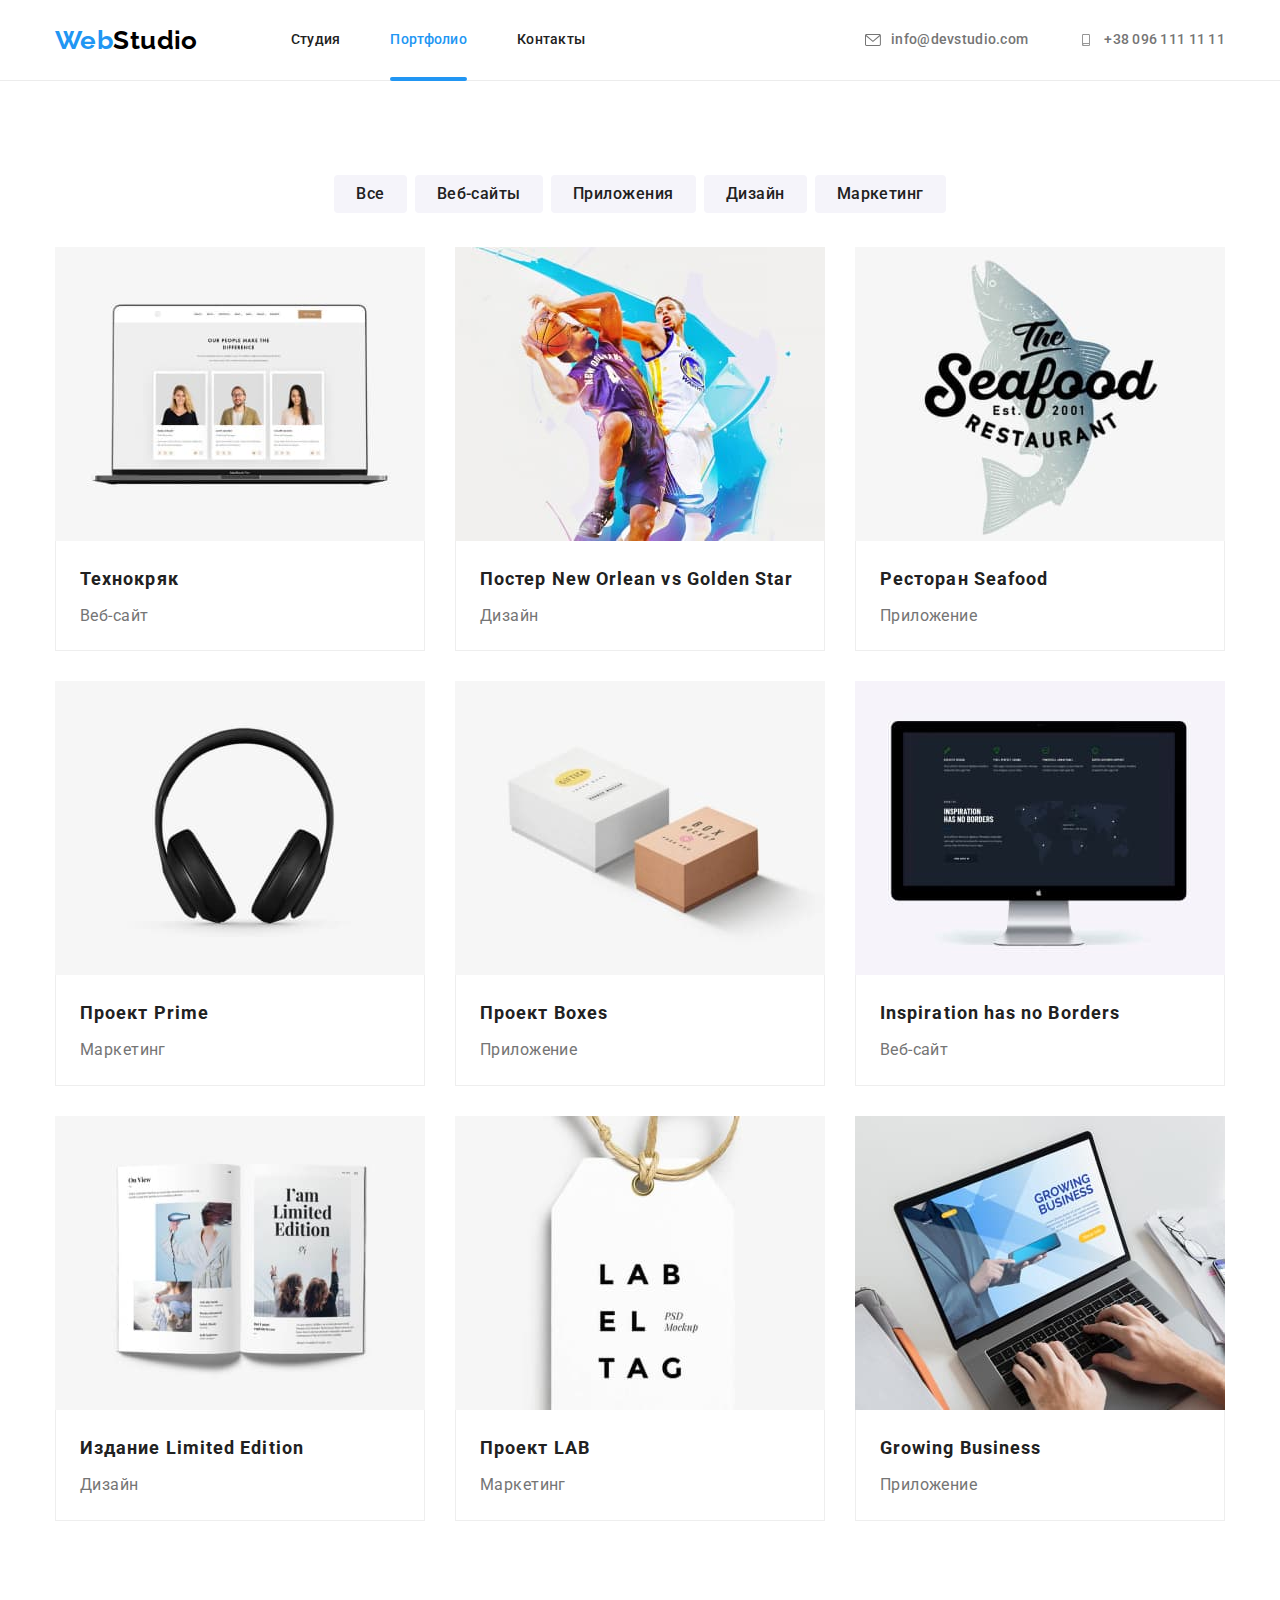
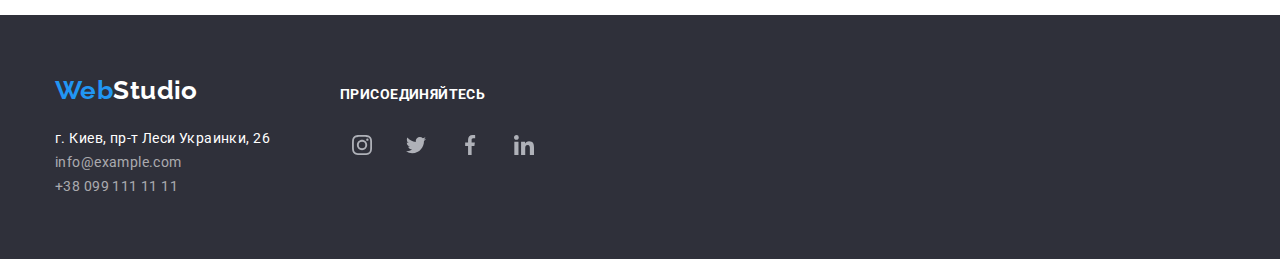
==== portfolio.html @ 4337464b "правки футера" ====
<!DOCTYPE html>
<html lang="ru">
  <head>
    <meta charset="UTF-8" />
    <meta http-equiv="X-UA-Compatible" content="IE=edge" />
    <meta name="viewport" content="width=device-width, initial-scale=1.0" />
    <title>Портфолио</title>
    <link
      href="https://fonts.googleapis.com/css2?family=Raleway:wght@700&family=Roboto:wght@400;500;700;900&display=swap"
      rel="stylesheet"
    />
    <link rel="stylesheet" href="./css/modern-normalize.css" />
    <link rel="stylesheet" href="./css/styles.css" />
  </head>
  <body>
    <!-- Шапка сайта -->
    <header class="header">
      <div class="container flex">
        <!-- Меню навигации -->
        <nav class="header-nav">
          <a href="./index.html" class="header-logo logo link"
            ><span class="logo-accent">Web</span><span class="logo-text">Studio</span></a
          >
          <ul class="header-list list">
            <li class="header-item">
              <a href="./index.html" class="header-link link">Студия</a>
            </li>
            <li class="header-item">
              <a
                href="./portfolio.html"
                class="header-link header-link--current link"
                aria-current="page"
                >Портфолио</a
              >
            </li>
            <li class="header-item">
              <a href="" class="header-link link">Контакты</a>
            </li>
          </ul>
        </nav>
        <!-- Контакты -->
        <ul class="header-list header-list--contacts list">
          <li class="header-item">
            <a href="mailto:info@devstudio.com" class="header-link header-link--contacts link">
              <svg class="header-icon" width="16px" height="12px">
                <use href="./images/sprite.svg#icon-envelope"></use>
              </svg>
              info@devstudio.com</a
            >
          </li>
          <li class="header-item">
            <a href="tel:+380961111111" class="header-link header-link--contacts link">
              <svg class="header-icon" width="16px" height="12px">
                <use href="./images/sprite.svg#icon-smartphone"></use>
              </svg>
              +38 096 111 11 11</a
            >
          </li>
        </ul>
      </div>
    </header>
    <!-- Портфолио -->
    <main>
      <section class="section">
        <div class="container">
          <h1 class="concealer">Портфолио</h1>
          <!-- Фильтр -->
          <ul class="filter list">
            <li class="filter-item">
              <button class="filter-button button" type="button">Все</button>
            </li>
            <li class="filter-item">
              <button class="filter-button button" type="button">Веб-сайты</button>
            </li>
            <li class="filter-item">
              <button class="filter-button button" type="button">Приложения</button>
            </li>
            <li class="filter-item">
              <button class="filter-button button" type="button">Дизайн</button>
            </li>
            <li class="filter-item">
              <button class="filter-button button" type="button">Маркетинг</button>
            </li>
          </ul>
          <!--Собственно портфолио -->
          <ul class="portfolio list">
            <li class="portfolio-item">
              <a href="" class="portfolio-link link">
                <div class="thumb">
                  <img class="image" src="./images/portfolio/project1.jpg" alt="Технокряк" />
                  <p class="portfolio-description">
                    Технокряк это современная площадка распространения коронавируса. Компании
                    используют эту платформу для цифрового шпионажа и атак на защищённые сервера
                    конкурентов.
                  </p>
                </div>
                <div class="portfolio-bottom">
                  <h2 class="portfolio-subtitle">Технокряк</h2>
                  <p class="portfolio-text">Веб-сайт</p>
                </div>
              </a>
            </li>
            <li class="portfolio-item">
              <a href="" class="portfolio-link link">
                <div class="thumb">
                  <img
                    class="image"
                    src="./images/portfolio/project2.jpg"
                    alt="Постер New Orlean vs Golden Star"
                  />
                  <p class="portfolio-description">
                    Lorem ipsum dolor sit amet consectetur adipisicing elit. Temporibus veritatis ex
                    qui incidunt repellendus voluptatum nobis nostrum nihil quae libero?
                  </p>
                </div>
                <div class="portfolio-bottom">
                  <h2 class="portfolio-subtitle">Постер New Orlean vs Golden Star</h2>
                  <p class="portfolio-text">Дизайн</p>
                </div>
              </a>
            </li>
            <li class="portfolio-item">
              <a href="" class="portfolio-link link">
                <div class="thumb">
                  <img class="image" src="./images/portfolio/project3.jpg" alt="Ресторан Seafood" />
                  <p class="portfolio-description">
                    Lorem ipsum, dolor sit amet consectetur adipisicing elit. Molestiae, ducimus?
                    Id, voluptatibus eos doloremque sit sapiente dignissimos repudiandae non soluta!
                  </p>
                </div>
                <div class="portfolio-bottom">
                  <h2 class="portfolio-subtitle">Ресторан Seafood</h2>
                  <p class="portfolio-text">Приложение</p>
                </div>
              </a>
            </li>
            <li class="portfolio-item">
              <a href="" class="portfolio-link link">
                <div class="thumb">
                  <img class="image" src="./images/portfolio/project4.jpg" alt="Проект Prime" />
                  <p class="portfolio-description">
                    Lorem, ipsum dolor sit amet consectetur adipisicing elit. Earum architecto velit
                    eligendi veritatis ducimus neque voluptatem animi dolores dignissimos provident.
                  </p>
                </div>
                <div class="portfolio-bottom">
                  <h2 class="portfolio-subtitle">Проект Prime</h2>
                  <p class="portfolio-text">Маркетинг</p>
                </div>
              </a>
            </li>
            <li class="portfolio-item">
              <a href="" class="portfolio-link link">
                <div class="thumb">
                  <img class="image" src="./images/portfolio/project5.jpg" alt="Проект Boxes" />
                  <p class="portfolio-description">
                    Lorem ipsum dolor sit amet consectetur adipisicing elit. Modi non cupiditate
                    explicabo nihil expedita distinctio quis, dolorem excepturi corrupti facilis?
                  </p>
                </div>
                <div class="portfolio-bottom">
                  <h2 class="portfolio-subtitle">Проект Boxes</h2>
                  <p class="portfolio-text">Приложение</p>
                </div>
              </a>
            </li>
            <li class="portfolio-item">
              <a href="" class="portfolio-link link">
                <div class="thumb">
                  <img
                    class="image"
                    src="./images/portfolio/project6.jpg"
                    alt="Inspiration has no Borders"
                  />
                  <p class="portfolio-description">
                    Lorem ipsum dolor sit amet consectetur, adipisicing elit. Facere iusto minima
                    adipisci magni voluptatum qui dolore odit eaque nihil. Reprehenderit.
                  </p>
                </div>
                <div class="portfolio-bottom">
                  <h2 class="portfolio-subtitle">Inspiration has no Borders</h2>
                  <p class="portfolio-text">Веб-сайт</p>
                </div>
              </a>
            </li>
            <li class="portfolio-item">
              <a href="" class="portfolio-link link">
                <div class="thumb">
                  <img
                    class="image"
                    src="./images/portfolio/project7.jpg"
                    alt="Издание Limited Edition"
                  />
                  <p class="portfolio-description">
                    Lorem ipsum dolor sit amet consectetur adipisicing elit. Obcaecati vero id modi
                    temporibus. Voluptate, quam in culpa consequatur aspernatur dolorum.
                  </p>
                </div>
                <div class="portfolio-bottom">
                  <h2 class="portfolio-subtitle">Издание Limited Edition</h2>
                  <p class="portfolio-text">Дизайн</p>
                </div>
              </a>
            </li>
            <li class="portfolio-item">
              <a href="" class="portfolio-link link">
                <div class="thumb">
                  <img class="image" src="./images/portfolio/project8.jpg" alt="Проект LAB" />
                  <p class="portfolio-description">
                    Lorem ipsum dolor sit amet consectetur adipisicing elit. Culpa enim repudiandae
                    quidem quas sequi molestias architecto quo porro nostrum tempore.
                  </p>
                </div>
                <div class="portfolio-bottom">
                  <h2 class="portfolio-subtitle">Проект LAB</h2>
                  <p class="portfolio-text">Маркетинг</p>
                </div>
              </a>
            </li>
            <li class="portfolio-item">
              <a href="" class="portfolio-link link">
                <div class="thumb">
                  <img class="image" src="./images/portfolio/project9.jpg" alt="Growing Business" />
                  <p class="portfolio-description">
                    Lorem ipsum dolor sit amet consectetur adipisicing elit. Impedit eius provident
                    consequuntur perferendis quod earum expedita ab vero quae praesentium.
                  </p>
                </div>
                <div class="portfolio-bottom">
                  <h2 class="portfolio-subtitle">Growing Business</h2>
                  <p class="portfolio-text">Приложение</p>
                </div>
              </a>
            </li>
          </ul>
        </div>
      </section>
    </main>
    <!-- Футер -->
    <footer class="footer">
      <div class="container flex">
        <!-- Блок адреса -->
        <div class="footer-address">
          <a href="./index.html" class="link logo"
            ><span class="logo-accent">Web</span><span class="footer-text">Studio</span></a
          >
          <address class="address">
            <p class="footer-text">г. Киев, пр-т Леси Украинки, 26</p>
            <a href="mailto:info@example.com" class="footer-link link">info@example.com</a>
            <br />
            <a href="tel:+380991111111" class="footer-link link">+38 099 111 11 11</a>
          </address>
        </div>
        <!-- Присоединяйтесь -->
        <section class="join">
          <h2 class="join-title">Присоединяйтесь</h2>
          <ul class="social list flex">
            <li class="join-social-item social-item" aria-label="Инстаграм">
              <a href="" class="social-link link">
                <svg class="social-icon">
                  <use href="./images/sprite.svg#icon-instagram"></use>
                </svg>
              </a>
            </li>
            <li class="join-social-item social-item" aria-label="Твиттер">
              <a href="" class="social-link link">
                <svg class="social-icon">
                  <use href="./images/sprite.svg#icon-twitter"></use>
                </svg>
              </a>
            </li>
            <li class="join-social-item social-item" aria-label="Фейсбук">
              <a href="" class="social-link link">
                <svg class="social-icon">
                  <use href="./images/sprite.svg#icon-facebook"></use>
                </svg>
              </a>
            </li>
            <li class="join-social-item social-item" aria-label="Линкедин">
              <a href="" class="social-link link">
                <svg class="social-icon">
                  <use href="./images/sprite.svg#icon-linkedin"></use>
                </svg>
              </a>
            </li>
          </ul>
        </section>
      </div>
    </footer>
  </body>
</html>
---- css/styles.css ----
:root {
  /* основной цвет текста #757575 */
  --main-text-color: #757575;
  /* вторичный цвет текста #212121 */
  --secondary-text-color: #212121;
  /* акцент #2196F3 */
  --accent-color: #2196f3;
  /* цвет лого */
  --logo-text-color: #000000;
  /* основной цвет заливки #E5E5E5 */
  /* --main-background-color: #e5e5e5; */
  /* вторичный цвет заливки #FFFFFF */
  --secondary-background-color: #ffffff;
  /* цвет текста героя */
  --hero-text-color: #ffffff;
  /* заливка героя ##c4c4c4 */
  --hero-background-color: #c4c4c4;
  /* заливка кнопки героя при фокусе #188CE8 */
  --hero-button-hover-color: #188ce8;
  /* заливка секции команды */
  --team-background-color: #f5f4fa;
  /* цвет иконок #AFB1B8*/
  --icon-color: #afb1b8;
  /* заливка футера #2F303A*/
  --footer-backgorund-color: #2f303a;
  /* цвет ссылок в футере */
  --footer-link-color: rgba(255, 255, 255, 0.6);
  /* функция распределения времени для анимаций */
  --animation-cubic: cubic-bezier(0.4, 0, 0.2, 1);
}

/* стилизация всей страницы */

/* roboto 400,500,700,900 */
/* raleway 700 */
body {
  /* background-color: var(--main-background-color); */
  color: var(--main-text-color);
  /* системные шрифты font-family: -apple-system, BlinkMacSystemFont, avenir next, avenir, segoe ui, helvetica neue, helvetica, Ubuntu, roboto, noto, arial, sans-serif; */
  font-family: roboto, -apple-system, BlinkMacSystemFont, avenir next, avenir, segoe ui,
    helvetica neue, helvetica, Ubuntu, noto, arial, sans-serif;
  font-size: 14px;
  line-height: 1.71;
  letter-spacing: 0.03em;
}
/* Утилиты */
/* убирает точки и левый отступ у списков*/
.list {
  list-style: none;
  padding: 0;
}
/* убирает подчеркивание ссылок */
.link {
  text-decoration: none;
}
/* скрывает визуально контент */
.concealer {
  position: absolute;
  width: 1px;
  height: 1px;
  margin: -1px;
  border: 0;
  padding: 0;
  clip: rect(0 0 0 0);
  overflow: hidden;
}
/* обнуление внешних отступов */
h1,
h2,
h3,
ul,
p {
  margin-top: 0;
  margin-bottom: 0;
}
/* закругленные края кнопок */
.button {
  border: 1px solid transparent;
  border-radius: 4px;
}
/* контейнер для центрирования и ограничения контента по ширине */
.container {
  width: 1200px;
  margin-left: auto;
  margin-right: auto;
  padding-left: 15px;
  padding-right: 15px;
  /* outline: 3px solid red; */
}
/* контейнер секций */
.section {
  max-width: 1600px;
  margin-left: auto;
  margin-right: auto;
  padding-top: 94px;
  padding-bottom: 94px;
}
/* класс для стилизации изображений */
.image {
  display: block;
  width: 100%;
  height: auto;
}
/* задание свойства флекс */
.flex {
  display: flex;
}
/* конец Утилит */

/* стили шапки */
.header {
  max-width: 1600px;
  margin-left: auto;
  margin-right: auto;
  background-color: var(--secondary-background-color);
  border-bottom: 1px solid #ececec;
}
.header-nav {
  display: flex;
  align-items: center;
  margin-right: auto;
}
/* логотип */
.logo {
  font-family: raleway, sans-serif;
  font-weight: 700;
  font-size: 26px;
  line-height: 1.19;
}
.logo-accent {
  color: var(--accent-color);
}
.logo-text {
  color: var(--logo-text-color);
}
.header-logo {
  margin-right: 93px;
}
/* выделение текущей страницы в навигации */
.header-link.header-link--current {
  position: relative;
  color: var(--accent-color);
}
.header-link--current::after {
  content: '';
  position: absolute;
  left: 0;
  bottom: -1px;
  width: 100%;
  height: 4px;
  background-color: var(--accent-color);
  border-radius: 2px;
}
.header-list {
  display: flex;
  font-weight: 500;
  line-height: 1.14;
  letter-spacing: 0.02em;
  align-items: center;
}
.header-item:not(:last-child) {
  margin-right: 50px;
}
.header-link {
  display: block;
  padding-top: 32px;
  padding-bottom: 32px;
  color: var(--secondary-text-color);
  transition: color 250ms var(--animation-cubic);
}
.header-link:hover,
.header-link:focus {
  color: var(--accent-color);
}
/* иконки в контактах */
.header-link--contacts {
  display: inline-flex;
  align-items: center;
  color: var(--main-text-color);
}
.header-icon {
  fill: currentColor;
  margin-right: 10px;
}

/* стили героя */
.hero {
  padding-top: 200px;
  padding-bottom: 200px;
  max-width: 1600px;
  min-height: 600px;
  margin-left: auto;
  margin-right: auto;
  background-color: var(--hero-background-color);
  background-image: linear-gradient(to right, rgba(47, 48, 58, 0.4), rgba(47, 48, 58, 0.4)),
    url('../images/hero-bg.jpg');
  background-repeat: no-repeat;
  background-position: center;
  background-size: cover;
  color: var(--hero-text-color);
  text-align: center;
}
.hero-title {
  margin-bottom: 30px;
  margin-left: auto;
  margin-right: auto;
  font-weight: 900;
  font-size: 44px;
  line-height: 1.36;
  letter-spacing: 0.06em;
  text-transform: uppercase;
}
.hero-button {
  /* у самой кнопки с классом .button граница 1 px */
  padding-left: 31px;
  padding-right: 31px;
  padding-top: 9px;
  padding-bottom: 9px;
  font-family: inherit;
  font-weight: 700;
  font-size: 16px;
  line-height: 1.87;
  letter-spacing: 0.06em;
  cursor: pointer;
  color: var(--hero-text-color);
  background-color: var(--accent-color);
  filter: drop-shadow(0px 4px 4px rgba(0, 0, 0, 0.25));
  transition: color 250ms var(--animation-cubic);
}
.hero-button:hover,
.hero-button:focus {
  background-color: var(--hero-button-hover-color);
}

/* Модальное окно */
.backdrop {
  position: fixed;
  top: 0;
  left: 0;
  width: 100vw;
  height: 100vh;
  z-index: 1;
  margin-left: auto;
  margin-right: auto;
  background-color: rgba(0, 0, 0, 0.2);
}
/* прячет модальное окно */
.backdrop.is-hidden {
  pointer-events: none;
  opacity: 0;
}
.backdrop {
  opacity: 1;
  transition: opacity 250ms var(--animation-cubic);
}
.backdrop.is-hidden .modal {
  transform: translate(-50%, -50%) scale(1.5);
}
.modal {
  position: absolute;
  top: 50%;
  left: 50%;
  width: 528px;
  height: 581px;
  background-color: var(--hero-text-color);
  transform: translate(-50%, -50%) scale(1);
  transition: transform 250ms var(--animation-cubic);
}
.modal-button {
  position: absolute;
  left: calc(100% - 8px);
  top: 8px;
  transform: translate(-100%, 0);
  width: 30px;
  height: 30px;
  padding: 5px;
  background: var(--secondary-background-color);
  border-radius: 50%;
  border: 1px solid rgba(0, 0, 0, 0.1);
}
.modal-icon {
  color: var(--logo-text-color);
}
/* стили особенностей */
.feature {
  padding-bottom: 47px;
}
.feature-list {
  display: flex;
}
.feature-subtitle {
  margin-bottom: 10px;
  font-weight: 700;
  font-size: inherit;
  line-height: 1.14;
  text-transform: uppercase;
  color: var(--secondary-text-color);
}
.feature-item {
  width: calc((100% - 90px) / 4);
}
.feature-item:not(:last-child) {
  margin-right: 30px;
}
.feature-icon {
  padding-left: 100px;
  padding-right: 100px;
  padding-top: 25px;
  padding-bottom: 25px;
  margin-bottom: 30px;
  background: var(--team-background-color);
  border-radius: 4px;
}

/* заголовок секций */
.title {
  margin-bottom: 50px;
  margin-left: auto;
  margin-right: auto;
  font-weight: 700;
  font-size: 36px;
  line-height: 1.17;
  text-align: center;
  color: var(--secondary-text-color);
}

/* стили чем мы занимаемся*/
.what {
  padding-top: 47px;
}
.what-list {
  display: flex;
}
/* карточка  */
.what-item {
  width: calc((100% - 60px) / 3);
  height: 294px;
  perspective: 600px;
}
/* контейнер для содержимого карточки */
.what-card {
  position: relative;
  width: 100%;
  height: 100%;
  transform-style: preserve-3d;
  transition: transform 250ms var(--animation-cubic);
}
.what-image {
  width: 100%;
  height: 100%;
  position: absolute;
  backface-visibility: hidden;
}
/* задняя часть карточки */
.what-back {
  position: absolute;
  width: 100%;
  height: 100%;
  transform: rotateY(180deg);
}
/* этикетка на карточке */
.what-label {
  position: absolute;
  left: 0;
  top: 100%;
  width: 100%;
  transform: translate(0, -100%);
  padding-top: 27px;
  padding-bottom: 27px;
  font-weight: 700;
  line-height: 1.14;
  text-align: center;
  text-transform: uppercase;
  color: var(--hero-text-color);
  background-color: rgba(47, 48, 58, 0.8);
  opacity: 0;
  transition: opacity 250ms var(--animation-cubic) 250ms;
}
.what-item:hover .what-card {
  transform: rotateY(180deg);
}
.what-item:hover .what-label {
  opacity: 1;
}
/* оступы между карточками*/
.what-item:not(:last-child),
.team-item:not(:last-child) {
  margin-right: 30px;
}
/* стили команды */
.team {
  background-color: var(--team-background-color);
  font-size: 16px;
  line-height: 1.19;
  text-align: center;
}
.team-list {
  display: flex;
}
/* стили карточки команды */
.team-item {
  width: calc((100% - 90px) / 4);
  padding-bottom: 30px;
  border-bottom: 1px solid transparent;
  border-radius: 4px;
  background-color: var(--secondary-background-color);
  box-shadow: 0px 1px 3px rgba(0, 0, 0, 0.12), 0px 1px 1px rgba(0, 0, 0, 0.14),
    0px 2px 1px rgba(0, 0, 0, 0.2);
}
/* имя члена команды */
.team-subtitle {
  margin-top: 30px;
  margin-bottom: 10px;
  font-weight: 500;
  font-size: inherit;
  color: var(--secondary-text-color);
}
/* блок соцсетей */
.social {
  display: flex;
}
.team-social {
  margin-top: 16px;
  padding-left: 32px;
  padding-right: 32px;
}
.social-item {
  width: 44px;
  height: 44px;
  padding: 12px;
  border: none;
  border-radius: 50%;
  color: var(--icon-color);
  transition: color 250ms var(--animation-cubic), background-color 250ms var(--animation-cubic);
}
.social-item:not(:last-child) {
  margin-right: 10px;
}
.social-link {
  color: inherit;
}
.social-icon {
  width: 20px;
  height: 20px;
  fill: currentColor;
}
/* постоянные клиенты */
.clients-title {
  margin-bottom: 50px;
}
.clients-list {
  display: flex;
  margin-left: auto;
  margin-right: auto;
}
.clients-item {
  width: calc((100%-150px) / 6);
  padding: 15px 31px;
  border: 1px solid var(--icon-color);
  border-radius: 4px;
  cursor: pointer;
  color: var(--icon-color);
  transition: color 250ms var(--animation-cubic), border-color 250ms var(--animation-cubic);
}
.clients-item:not(:last-child) {
  margin-right: 30px;
}
.clients-link {
  color: inherit;
}
.clients-icon {
  width: 106px;
  height: 60px;
  fill: currentColor;
}
.clients-item:hover,
.clients-link:focus {
  color: var(--accent-color);
  border-color: var(--accent-color);
}
/* стили футера */
.footer {
  max-width: 1600px;
  margin-left: auto;
  margin-right: auto;
  padding: 60px 0;
  background-color: var(--footer-backgorund-color);
}
.footer-text {
  color: var(--hero-text-color);
  font-style: normal;
}
.address {
  margin-top: 20px;
}
.footer-link {
  margin-top: 9px;
  color: var(--footer-link-color);
  font-style: normal;
  transition: color 250ms var(--animation-cubic);
}
.footer-link:hover,
.footer-link:focus {
  color: var(--accent-color);
}
/* секция присоединяйтесь */
.join {
  margin-left: 70px;
  padding-top: 12px;
  color: var(--hero-text-color);
}
.join-title {
  margin-bottom: 20px;
  font-size: inherit;
  line-height: 1.14;
  text-transform: uppercase;
}
.join-item {
  color: var(--hero-text-color);
  background-color: rgba(255, 255, 255, 0.1);
}
/* стили портфолио */
/* фильтр */
/*стили кнопок*/
.filter-button {
  /* у самой кнопки с классом .button граница 1 px */
  padding-top: 5px;
  padding-bottom: 5px;
  padding-left: 21px;
  padding-right: 21px;
  font-family: inherit;
  font-weight: 500;
  font-size: 16px;
  line-height: 1.6;
  letter-spacing: 0.03em;
  cursor: pointer;
  color: var(--secondary-text-color);
  background-color: var(--team-background-color);
  transition: color 250ms var(--animation-cubic), background-color 250ms var(--animation-cubic),
    box-shadow 250ms var(--animation-cubic);
}
/* эффекты кнопок при hover focus */
.filter-button:hover,
.filter-button:focus {
  color: var(--hero-text-color);
  background-color: var(--accent-color);
  box-shadow: 0px 3px 1px rgba(0, 0, 0, 0.1), 0px 1px 2px rgba(0, 0, 0, 0.08),
    0px 2px 2px rgba(0, 0, 0, 0.12);
}
/* отступы и позиционирование фильтра */
.filter {
  margin-bottom: 34px;
  margin-left: auto;
  margin-right: auto;
  display: flex;
  justify-content: center;
}
/* отступы между кнопками фильтра  */
.filter-item:not(:last-child) {
  margin-right: 8px;
}
/* собственно портфолио */

/* стили блоков портфолио */
.portfolio {
  display: flex;
  flex-wrap: wrap;
}
/* ширина карточки */
.portfolio-item {
  width: calc((100% - 60px) / 3);
  background-color: var(--secondary-background-color);
  transition: box-shadow 250ms var(--animation-cubic);
}
/* оступы между карточками */
.portfolio-item:not(:nth-child(3n)) {
  margin-right: 30px;
}
.portfolio-item:not(:nth-last-child(-n + 3)) {
  margin-bottom: 30px;
}

.thumb {
  position: relative;
  overflow: hidden;
}
.portfolio-description {
  position: absolute;
  left: 0;
  top: 200%;
  transform: translate(0, -100%);
  width: 100%;
  height: 100%;
  padding: 63px 24px;
  color: var(--hero-text-color);
  background: rgba(33, 150, 243, 0.9);
  font-size: 18px;
  line-height: 1.56;
  transition: transform 250ms var(--animation-cubic);
}
.portfolio-item:hover {
  box-shadow: 0px 1px 1px rgba(0, 0, 0, 0.12), 0px 4px 4px rgba(0, 0, 0, 0.06),
    1px 4px 6px rgba(0, 0, 0, 0.16);
}
.portfolio-item:hover .portfolio-description,
.portfolio-link:focus .portfolio-description {
  transform: translate(0, -100%) translateY(-100%);
}
/* название продукта */
.portfolio-subtitle {
  margin-bottom: 4px;
  font-weight: 700;
  font-size: 18px;
  line-height: 2;
  letter-spacing: 0.06em;
  color: var(--secondary-text-color);
}
/* тип продукта */
.portfolio-text {
  color: var(--main-text-color);
  font-size: 16px;
  line-height: 1.87;
}
/* нижняя часть карточки */
.portfolio-bottom {
  padding-top: 20px;
  padding-bottom: 20px;
  padding-right: 24px;
  padding-left: 24px;
  border-left: 1px solid #eeeeee;
  border-right: 1px solid #eeeeee;
  border-bottom: 1px solid #eeeeee;
}
.social-item:hover,
.social-link:focus {
  background-color: var(--accent-color);
  color: var(--hero-text-color);
}
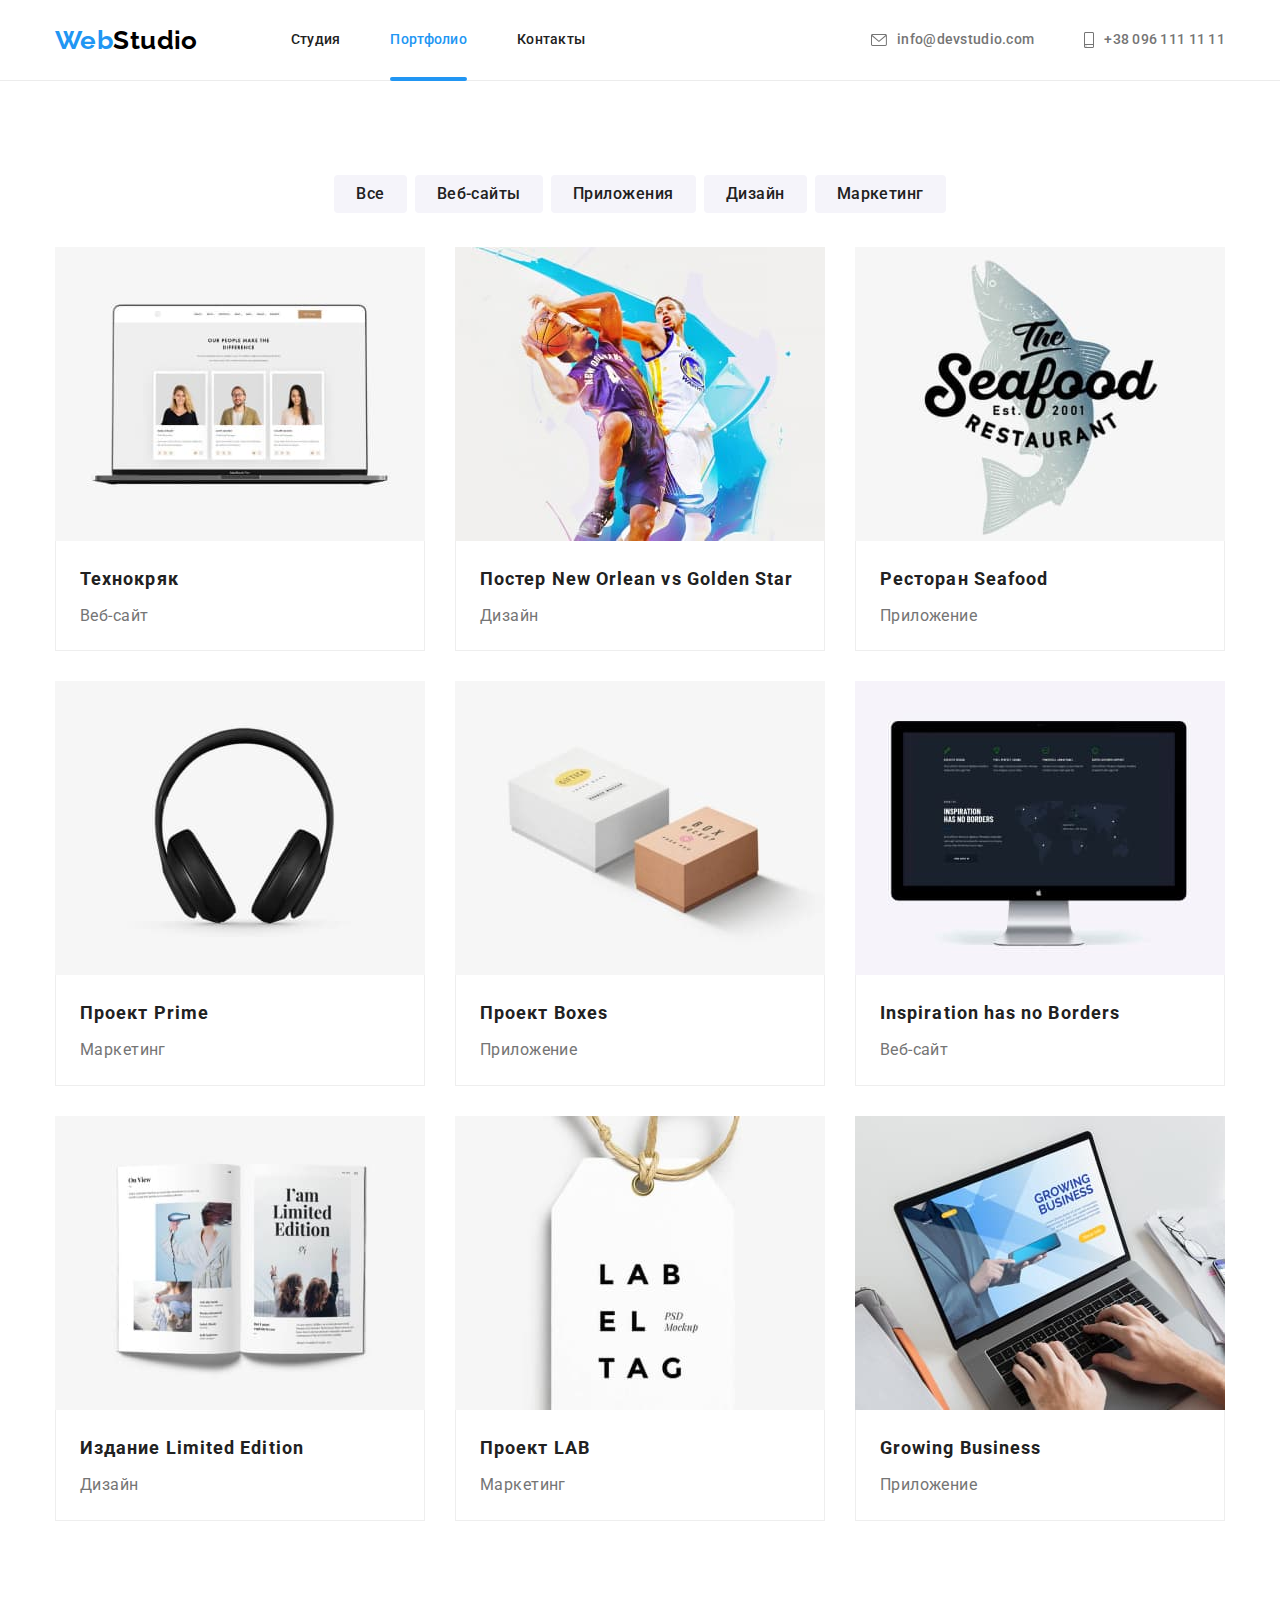
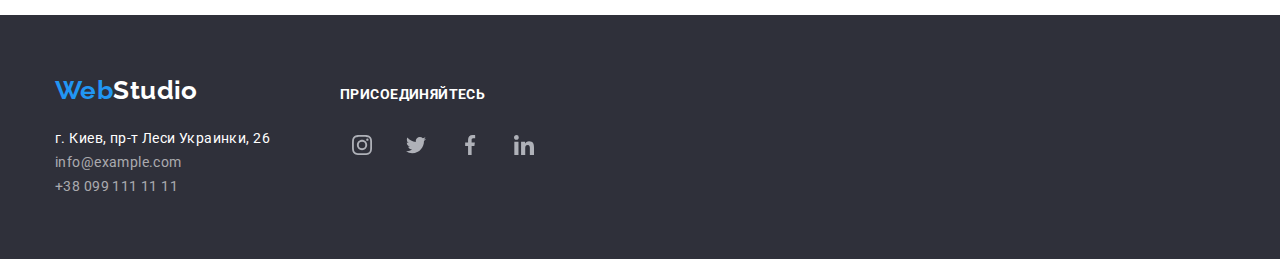
==== commit 9f8b7ca7: "Доп разметка изображений" ====
--- a/portfolio.html
+++ b/portfolio.html
@@ -19,7 +19,7 @@
         <!-- Меню навигации -->
         <nav class="header-nav">
           <a href="./index.html" class="header-logo logo link"
-            ><span class="logo-accent">Web</span><span class="logo-text">Studio</span></a
+            >Web<span class="logo-text">Studio</span></a
           >
           <ul class="header-list list">
             <li class="header-item">
@@ -42,7 +42,7 @@
         <ul class="header-list header-list--contacts list">
           <li class="header-item">
             <a href="mailto:info@devstudio.com" class="header-link header-link--contacts link">
-              <svg class="header-icon" width="16px" height="12px">
+              <svg class="header-icon" width="16" height="12">
                 <use href="./images/sprite.svg#icon-envelope"></use>
               </svg>
               info@devstudio.com</a
@@ -50,7 +50,7 @@
           </li>
           <li class="header-item">
             <a href="tel:+380961111111" class="header-link header-link--contacts link">
-              <svg class="header-icon" width="16px" height="12px">
+              <svg class="header-icon" width="10" height="16">
                 <use href="./images/sprite.svg#icon-smartphone"></use>
               </svg>
               +38 096 111 11 11</a
@@ -87,7 +87,13 @@
             <li class="portfolio-item">
               <a href="" class="portfolio-link link">
                 <div class="thumb">
-                  <img class="image" src="./images/portfolio/project1.jpg" alt="Технокряк" />
+                  <img
+                    class="image"
+                    src="./images/portfolio/project1.jpg"
+                    alt="Технокряк"
+                    width="370"
+                    height="294"
+                  />
                   <p class="portfolio-description">
                     Технокряк это современная площадка распространения коронавируса. Компании
                     используют эту платформу для цифрового шпионажа и атак на защищённые сервера
@@ -107,6 +113,8 @@
                     class="image"
                     src="./images/portfolio/project2.jpg"
                     alt="Постер New Orlean vs Golden Star"
+                    width="370"
+                    height="294"
                   />
                   <p class="portfolio-description">
                     Lorem ipsum dolor sit amet consectetur adipisicing elit. Temporibus veritatis ex
@@ -122,7 +130,13 @@
             <li class="portfolio-item">
               <a href="" class="portfolio-link link">
                 <div class="thumb">
-                  <img class="image" src="./images/portfolio/project3.jpg" alt="Ресторан Seafood" />
+                  <img
+                    class="image"
+                    src="./images/portfolio/project3.jpg"
+                    alt="Ресторан Seafood"
+                    width="370"
+                    height="294"
+                  />
                   <p class="portfolio-description">
                     Lorem ipsum, dolor sit amet consectetur adipisicing elit. Molestiae, ducimus?
                     Id, voluptatibus eos doloremque sit sapiente dignissimos repudiandae non soluta!
@@ -137,7 +151,13 @@
             <li class="portfolio-item">
               <a href="" class="portfolio-link link">
                 <div class="thumb">
-                  <img class="image" src="./images/portfolio/project4.jpg" alt="Проект Prime" />
+                  <img
+                    class="image"
+                    src="./images/portfolio/project4.jpg"
+                    alt="Проект Prime"
+                    width="370"
+                    height="294"
+                  />
                   <p class="portfolio-description">
                     Lorem, ipsum dolor sit amet consectetur adipisicing elit. Earum architecto velit
                     eligendi veritatis ducimus neque voluptatem animi dolores dignissimos provident.
@@ -152,7 +172,13 @@
             <li class="portfolio-item">
               <a href="" class="portfolio-link link">
                 <div class="thumb">
-                  <img class="image" src="./images/portfolio/project5.jpg" alt="Проект Boxes" />
+                  <img
+                    class="image"
+                    src="./images/portfolio/project5.jpg"
+                    alt="Проект Boxes"
+                    width="370"
+                    height="294"
+                  />
                   <p class="portfolio-description">
                     Lorem ipsum dolor sit amet consectetur adipisicing elit. Modi non cupiditate
                     explicabo nihil expedita distinctio quis, dolorem excepturi corrupti facilis?
@@ -171,6 +197,8 @@
                     class="image"
                     src="./images/portfolio/project6.jpg"
                     alt="Inspiration has no Borders"
+                    width="370"
+                    height="294"
                   />
                   <p class="portfolio-description">
                     Lorem ipsum dolor sit amet consectetur, adipisicing elit. Facere iusto minima
@@ -190,6 +218,8 @@
                     class="image"
                     src="./images/portfolio/project7.jpg"
                     alt="Издание Limited Edition"
+                    width="370"
+                    height="294"
                   />
                   <p class="portfolio-description">
                     Lorem ipsum dolor sit amet consectetur adipisicing elit. Obcaecati vero id modi
@@ -205,7 +235,13 @@
             <li class="portfolio-item">
               <a href="" class="portfolio-link link">
                 <div class="thumb">
-                  <img class="image" src="./images/portfolio/project8.jpg" alt="Проект LAB" />
+                  <img
+                    class="image"
+                    src="./images/portfolio/project8.jpg"
+                    alt="Проект LAB"
+                    width="370"
+                    height="294"
+                  />
                   <p class="portfolio-description">
                     Lorem ipsum dolor sit amet consectetur adipisicing elit. Culpa enim repudiandae
                     quidem quas sequi molestias architecto quo porro nostrum tempore.
@@ -220,7 +256,13 @@
             <li class="portfolio-item">
               <a href="" class="portfolio-link link">
                 <div class="thumb">
-                  <img class="image" src="./images/portfolio/project9.jpg" alt="Growing Business" />
+                  <img
+                    class="image"
+                    src="./images/portfolio/project9.jpg"
+                    alt="Growing Business"
+                    width="370"
+                    height="294"
+                  />
                   <p class="portfolio-description">
                     Lorem ipsum dolor sit amet consectetur adipisicing elit. Impedit eius provident
                     consequuntur perferendis quod earum expedita ab vero quae praesentium.
@@ -241,9 +283,7 @@
       <div class="container flex">
         <!-- Блок адреса -->
         <div class="footer-address">
-          <a href="./index.html" class="link logo"
-            ><span class="logo-accent">Web</span><span class="footer-text">Studio</span></a
-          >
+          <a href="./index.html" class="link logo">Web<span class="footer-text">Studio</span></a>
           <address class="address">
             <p class="footer-text">г. Киев, пр-т Леси Украинки, 26</p>
             <a href="mailto:info@example.com" class="footer-link link">info@example.com</a>
@@ -254,31 +294,31 @@
         <!-- Присоединяйтесь -->
         <section class="join">
           <h2 class="join-title">Присоединяйтесь</h2>
-          <ul class="social list flex">
+          <ul class="social list">
             <li class="join-social-item social-item" aria-label="Инстаграм">
               <a href="" class="social-link link">
-                <svg class="social-icon">
+                <svg class="social-icon" width="20" height="20">
                   <use href="./images/sprite.svg#icon-instagram"></use>
                 </svg>
               </a>
             </li>
             <li class="join-social-item social-item" aria-label="Твиттер">
               <a href="" class="social-link link">
-                <svg class="social-icon">
+                <svg class="social-icon" width="20" height="20">
                   <use href="./images/sprite.svg#icon-twitter"></use>
                 </svg>
               </a>
             </li>
             <li class="join-social-item social-item" aria-label="Фейсбук">
               <a href="" class="social-link link">
-                <svg class="social-icon">
+                <svg class="social-icon" width="20" height="20">
                   <use href="./images/sprite.svg#icon-facebook"></use>
                 </svg>
               </a>
             </li>
             <li class="join-social-item social-item" aria-label="Линкедин">
               <a href="" class="social-link link">
-                <svg class="social-icon">
+                <svg class="social-icon" width="20" height="20">
                   <use href="./images/sprite.svg#icon-linkedin"></use>
                 </svg>
               </a>
--- a/css/styles.css
+++ b/css/styles.css
@@ -73,10 +73,11 @@
   margin-top: 0;
   margin-bottom: 0;
 }
-/* закругленные края кнопок */
+/* общие стили кнопок */
 .button {
   border: 1px solid transparent;
   border-radius: 4px;
+  cursor: pointer;
 }
 /* контейнер для центрирования и ограничения контента по ширине */
 .container {
@@ -126,8 +127,6 @@
   font-weight: 700;
   font-size: 26px;
   line-height: 1.19;
-}
-.logo-accent {
   color: var(--accent-color);
 }
 .logo-text {
@@ -136,8 +135,29 @@
 .header-logo {
   margin-right: 93px;
 }
+.header-list {
+  display: flex;
+  font-weight: 500;
+  line-height: 1.14;
+  letter-spacing: 0.02em;
+  align-items: center;
+}
+.header-item:not(:last-child) {
+  margin-right: 50px;
+}
+.header-link {
+  display: block;
+  padding-top: 32px;
+  padding-bottom: 32px;
+  color: var(--secondary-text-color);
+  transition: color 250ms var(--animation-cubic);
+}
+.header-link:hover,
+.header-link:focus {
+  color: var(--accent-color);
+}
 /* выделение текущей страницы в навигации */
-.header-link.header-link--current {
+.header-link--current {
   position: relative;
   color: var(--accent-color);
 }
@@ -151,28 +171,7 @@
   background-color: var(--accent-color);
   border-radius: 2px;
 }
-.header-list {
-  display: flex;
-  font-weight: 500;
-  line-height: 1.14;
-  letter-spacing: 0.02em;
-  align-items: center;
-}
-.header-item:not(:last-child) {
-  margin-right: 50px;
-}
-.header-link {
-  display: block;
-  padding-top: 32px;
-  padding-bottom: 32px;
-  color: var(--secondary-text-color);
-  transition: color 250ms var(--animation-cubic);
-}
-.header-link:hover,
-.header-link:focus {
-  color: var(--accent-color);
-}
-/* иконки в контактах */
+/* Контакты */
 .header-link--contacts {
   display: inline-flex;
   align-items: center;
@@ -204,6 +203,7 @@
   margin-bottom: 30px;
   margin-left: auto;
   margin-right: auto;
+  width: 696px;
   font-weight: 900;
   font-size: 44px;
   line-height: 1.36;
@@ -221,7 +221,6 @@
   font-size: 16px;
   line-height: 1.87;
   letter-spacing: 0.06em;
-  cursor: pointer;
   color: var(--hero-text-color);
   background-color: var(--accent-color);
   filter: drop-shadow(0px 4px 4px rgba(0, 0, 0, 0.25));
@@ -274,9 +273,10 @@
   width: 30px;
   height: 30px;
   padding: 5px;
-  background: var(--secondary-background-color);
+  background-color: var(--secondary-background-color);
   border-radius: 50%;
   border: 1px solid rgba(0, 0, 0, 0.1);
+  cursor: pointer;
 }
 .modal-icon {
   color: var(--logo-text-color);
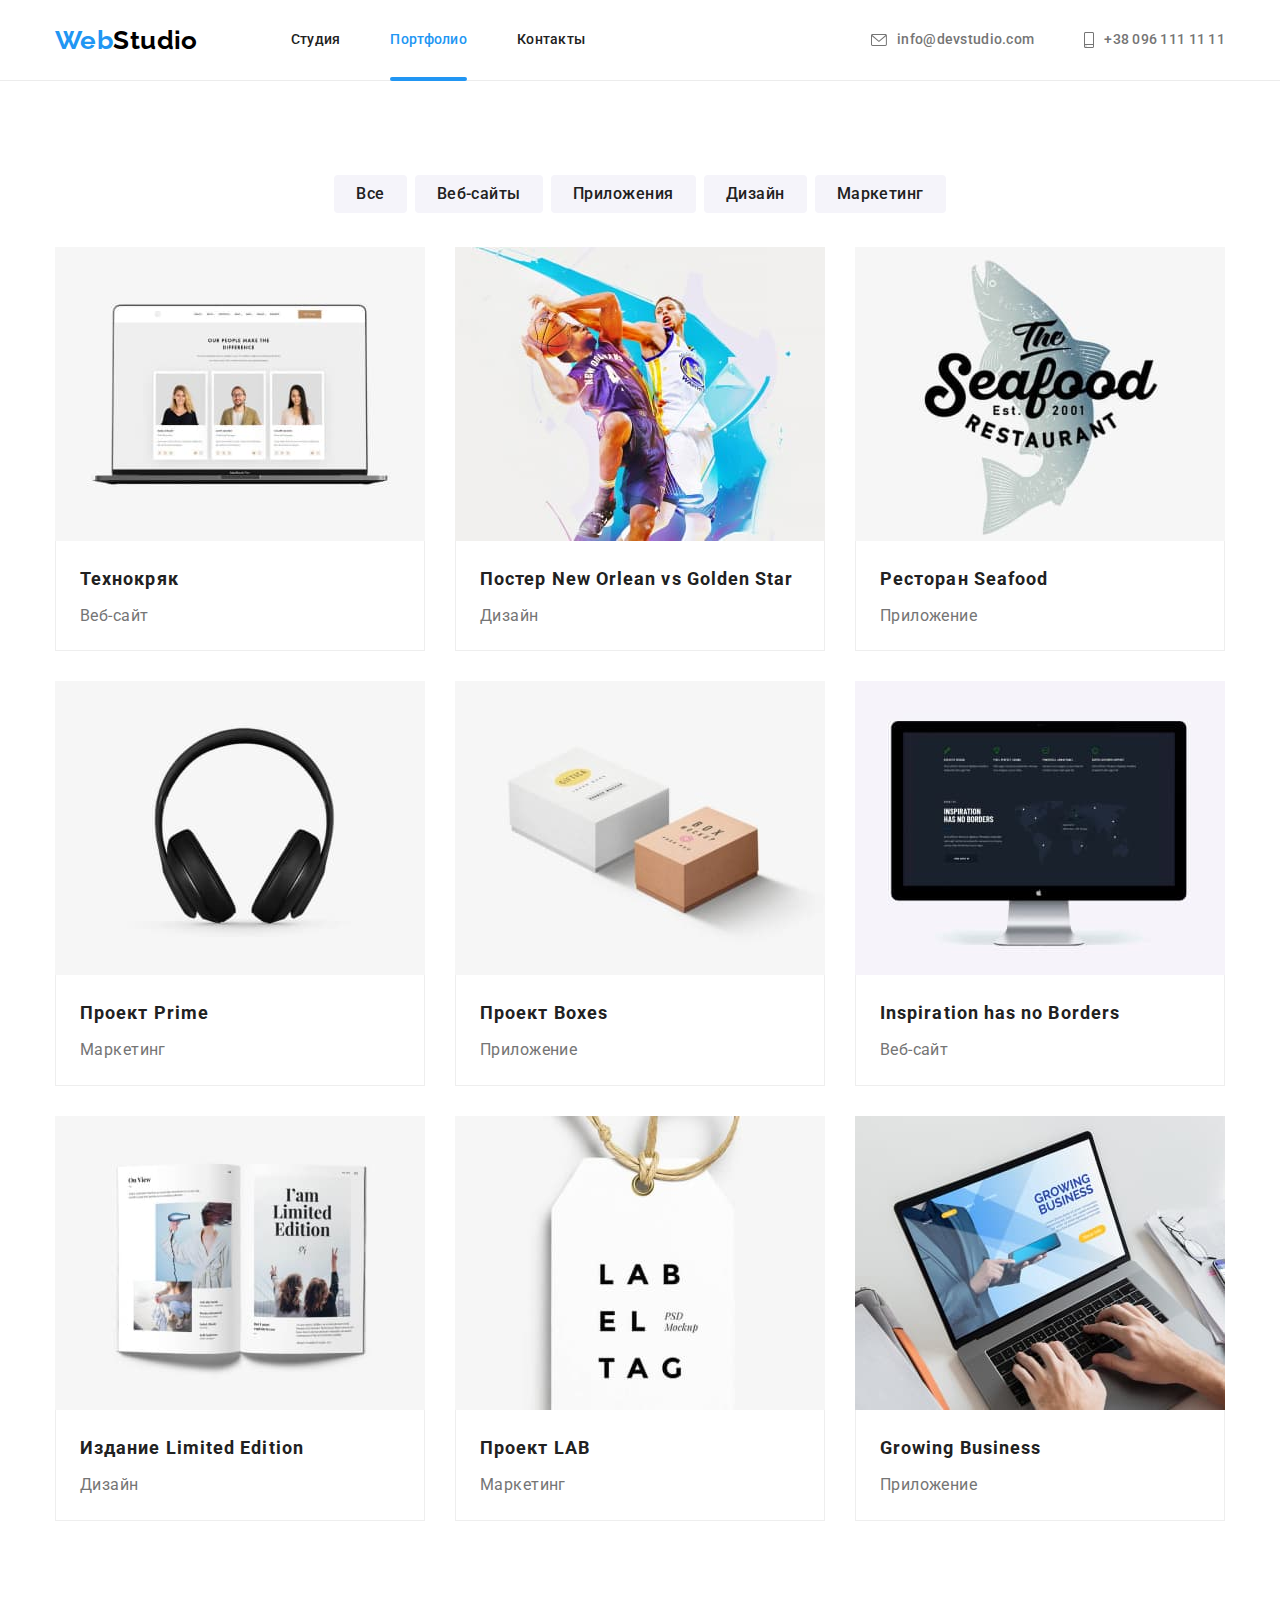
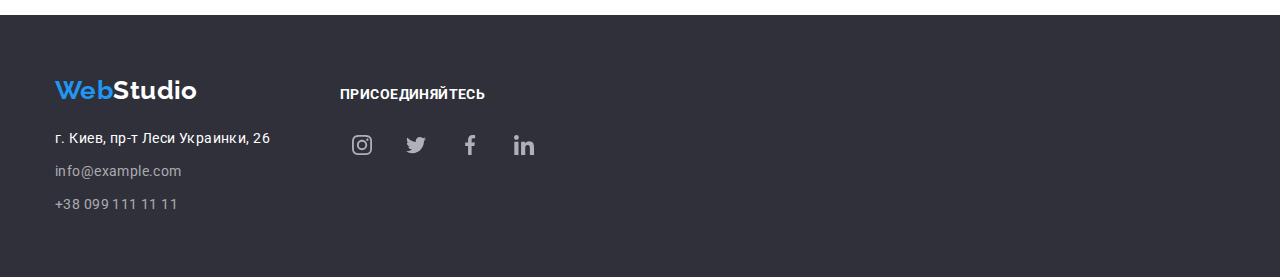
==== commit 4dc0607d: "Правки футера и блока соцсетей" ====
--- a/portfolio.html
+++ b/portfolio.html
@@ -287,7 +287,6 @@
           <address class="address">
             <p class="footer-text">г. Киев, пр-т Леси Украинки, 26</p>
             <a href="mailto:info@example.com" class="footer-link link">info@example.com</a>
-            <br />
             <a href="tel:+380991111111" class="footer-link link">+38 099 111 11 11</a>
           </address>
         </div>
--- a/css/styles.css
+++ b/css/styles.css
@@ -424,20 +424,19 @@
   padding-left: 32px;
   padding-right: 32px;
 }
-.social-item {
+.social-item:not(:last-child) {
+  margin-right: 10px;
+}
+.social-link {
+  display: block;
+  padding: 12px;
   width: 44px;
   height: 44px;
-  padding: 12px;
+  color: inherit;
   border: none;
   border-radius: 50%;
   color: var(--icon-color);
   transition: color 250ms var(--animation-cubic), background-color 250ms var(--animation-cubic);
-}
-.social-item:not(:last-child) {
-  margin-right: 10px;
-}
-.social-link {
-  color: inherit;
 }
 .social-icon {
   width: 20px;
@@ -494,6 +493,7 @@
   margin-top: 20px;
 }
 .footer-link {
+  display: block;
   margin-top: 9px;
   color: var(--footer-link-color);
   font-style: normal;
@@ -518,6 +518,11 @@
 .join-item {
   color: var(--hero-text-color);
   background-color: rgba(255, 255, 255, 0.1);
+}
+.social-link:hover,
+.social-link:focus {
+  background-color: var(--accent-color);
+  color: var(--hero-text-color);
 }
 /* стили портфолио */
 /* фильтр */
@@ -631,8 +636,3 @@
   border-right: 1px solid #eeeeee;
   border-bottom: 1px solid #eeeeee;
 }
-.social-item:hover,
-.social-link:focus {
-  background-color: var(--accent-color);
-  color: var(--hero-text-color);
-}
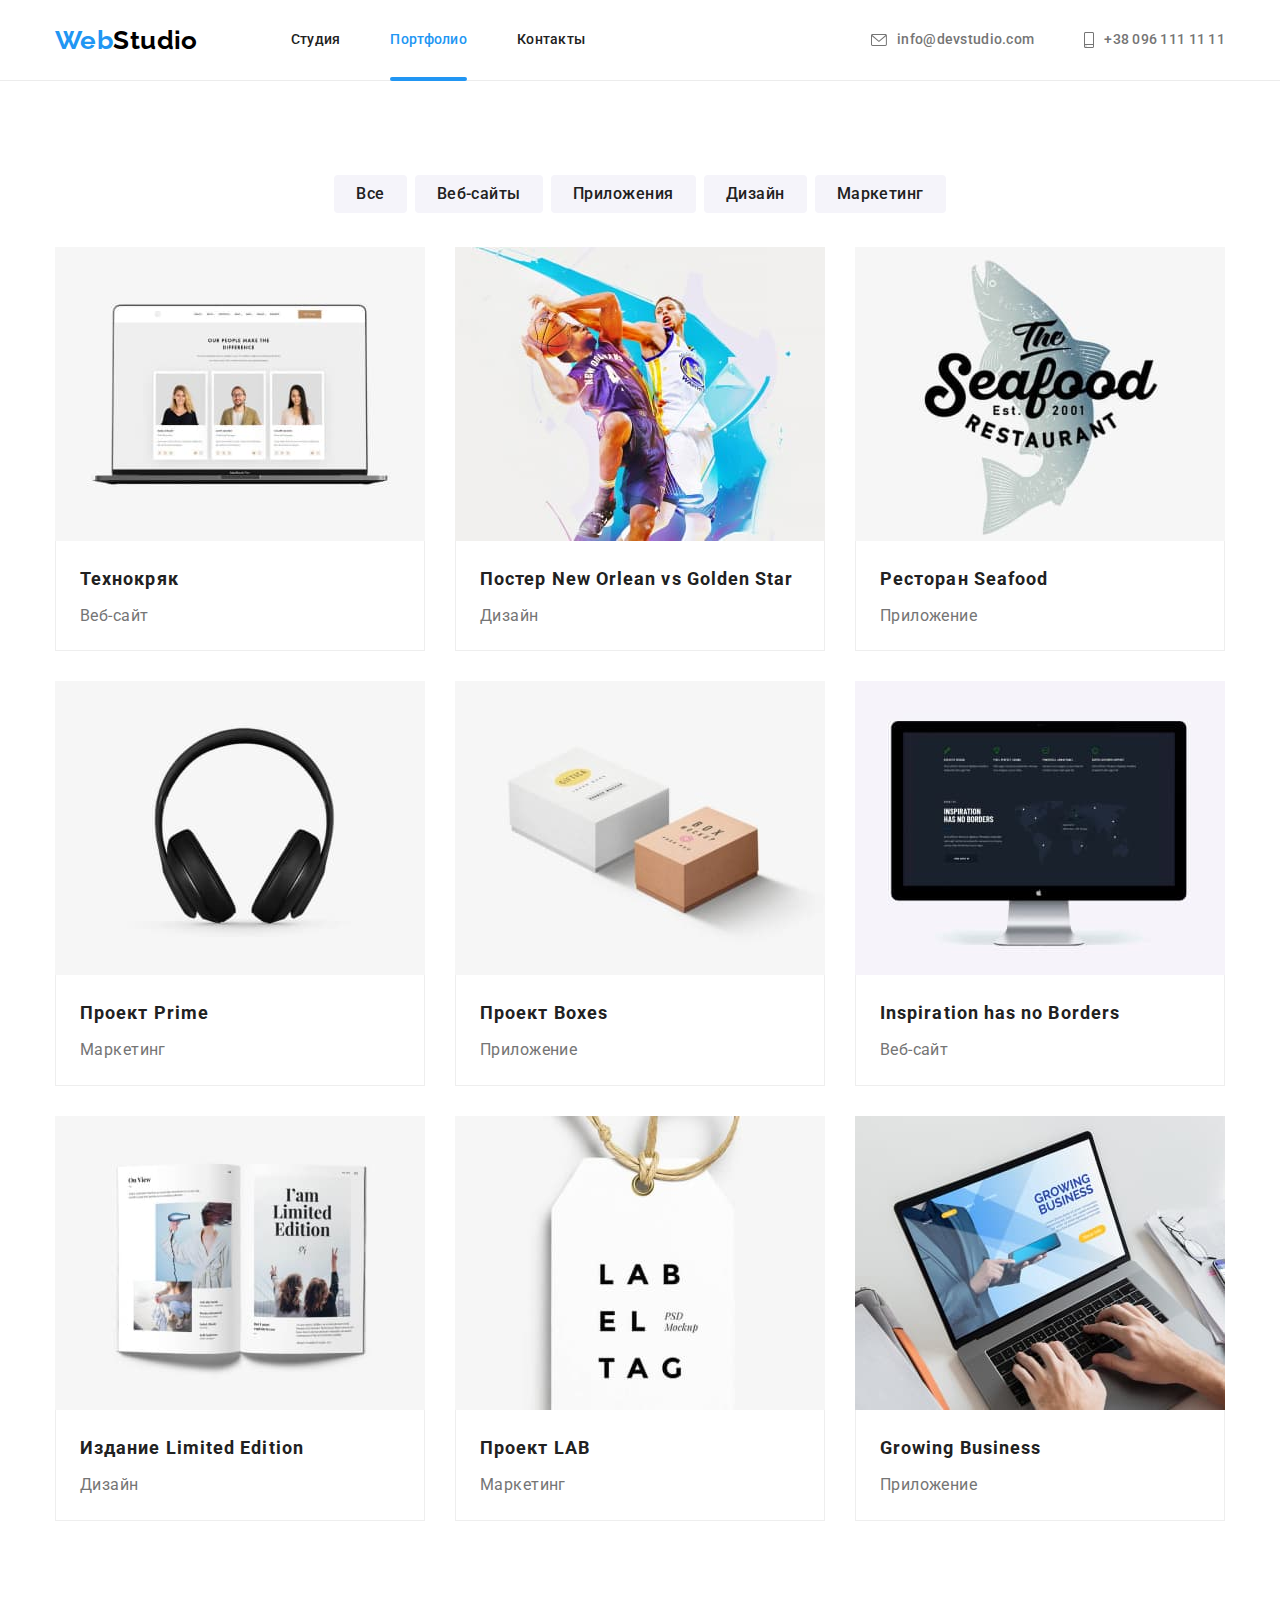
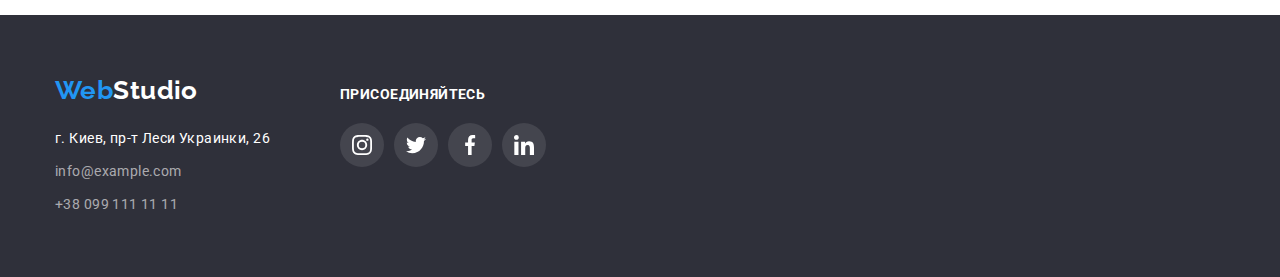
==== commit 4951a3e2: "Соцсети футера" ====
--- a/portfolio.html
+++ b/portfolio.html
@@ -294,29 +294,29 @@
         <section class="join">
           <h2 class="join-title">Присоединяйтесь</h2>
           <ul class="social list">
-            <li class="join-social-item social-item" aria-label="Инстаграм">
-              <a href="" class="social-link link">
+            <li class="social-item" aria-label="Инстаграм">
+              <a href="" class="social-link social-link--join link">
                 <svg class="social-icon" width="20" height="20">
                   <use href="./images/sprite.svg#icon-instagram"></use>
                 </svg>
               </a>
             </li>
-            <li class="join-social-item social-item" aria-label="Твиттер">
-              <a href="" class="social-link link">
+            <li class="social-item" aria-label="Твиттер">
+              <a href="" class="social-link social-link--join link">
                 <svg class="social-icon" width="20" height="20">
                   <use href="./images/sprite.svg#icon-twitter"></use>
                 </svg>
               </a>
             </li>
-            <li class="join-social-item social-item" aria-label="Фейсбук">
-              <a href="" class="social-link link">
+            <li class="social-item" aria-label="Фейсбук">
+              <a href="" class="social-link social-link--join link">
                 <svg class="social-icon" width="20" height="20">
                   <use href="./images/sprite.svg#icon-facebook"></use>
                 </svg>
               </a>
             </li>
-            <li class="join-social-item social-item" aria-label="Линкедин">
-              <a href="" class="social-link link">
+            <li class="social-item" aria-label="Линкедин">
+              <a href="" class="social-link social-link--join link">
                 <svg class="social-icon" width="20" height="20">
                   <use href="./images/sprite.svg#icon-linkedin"></use>
                 </svg>
--- a/css/styles.css
+++ b/css/styles.css
@@ -73,11 +73,13 @@
   margin-top: 0;
   margin-bottom: 0;
 }
+button {
+  cursor: pointer;
+}
 /* общие стили кнопок */
 .button {
   border: 1px solid transparent;
   border-radius: 4px;
-  cursor: pointer;
 }
 /* контейнер для центрирования и ограничения контента по ширине */
 .container {
@@ -276,7 +278,6 @@
   background-color: var(--secondary-background-color);
   border-radius: 50%;
   border: 1px solid rgba(0, 0, 0, 0.1);
-  cursor: pointer;
 }
 .modal-icon {
   color: var(--logo-text-color);
@@ -454,25 +455,24 @@
 }
 .clients-item {
   width: calc((100%-150px) / 6);
+}
+.clients-item:not(:last-child) {
+  margin-right: 30px;
+}
+.clients-link {
+  display: block;
   padding: 15px 31px;
   border: 1px solid var(--icon-color);
   border-radius: 4px;
-  cursor: pointer;
   color: var(--icon-color);
   transition: color 250ms var(--animation-cubic), border-color 250ms var(--animation-cubic);
-}
-.clients-item:not(:last-child) {
-  margin-right: 30px;
-}
-.clients-link {
-  color: inherit;
 }
 .clients-icon {
   width: 106px;
   height: 60px;
   fill: currentColor;
 }
-.clients-item:hover,
+.clients-link:hover,
 .clients-link:focus {
   color: var(--accent-color);
   border-color: var(--accent-color);
@@ -515,7 +515,7 @@
   line-height: 1.14;
   text-transform: uppercase;
 }
-.join-item {
+.social-link--join {
   color: var(--hero-text-color);
   background-color: rgba(255, 255, 255, 0.1);
 }
@@ -538,7 +538,6 @@
   font-size: 16px;
   line-height: 1.6;
   letter-spacing: 0.03em;
-  cursor: pointer;
   color: var(--secondary-text-color);
   background-color: var(--team-background-color);
   transition: color 250ms var(--animation-cubic), background-color 250ms var(--animation-cubic),
